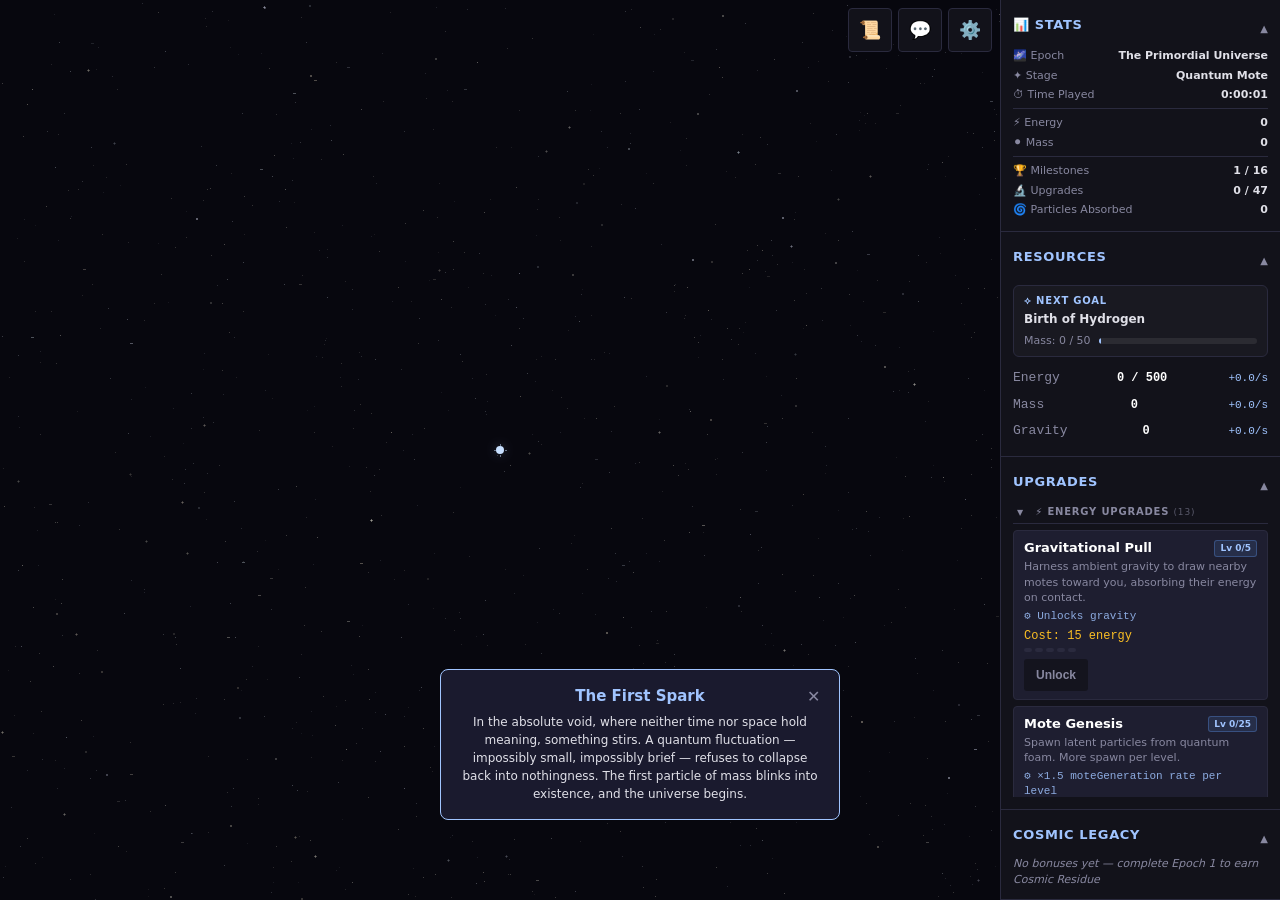
==== index.html @ d844e161 "Deploy: d436d676662cd9cfa7aafd7f9794e9dbad751c58" ====
<!DOCTYPE html>
<html lang="en">
<head>
  <meta charset="UTF-8">
  <meta name="viewport" content="width=device-width, initial-scale=1.0">
  <title>Aeons: The Grand Unfolding</title>
  <link rel="icon" href="data:image/svg+xml,<svg xmlns='http://www.w3.org/2000/svg' viewBox='0 0 16 16'><text y='14' font-size='14'>✦</text></svg>">
  <link rel="stylesheet" href="style.css?v=d436d67">
  <meta name="game-version" content="d436d67">
  <!-- Feedback panel: public repo injected at deploy time for issue URLs -->
  <meta name="feedback-repo" content="joagwa/AeonsIdlePublic">
  <meta name="error-reporter-endpoint" content="https://aeons-error-reporter.joagwa.workers.dev">
</head>
<body>
  <div id="game-container">
    <div id="canvas-wrapper">
      <canvas id="main-canvas"></canvas>
      <canvas id="glow-canvas"></canvas>
    </div>

    <div id="ui-layer">
      <!-- Mobile drawer header (visible only on ≤768px) -->
      <div id="mobile-drawer-header">
        <span id="mobile-drawer-title">Resources</span>
        <div class="mobile-drawer-actions">
          <button id="mobile-settings-btn" class="mobile-icon-btn" aria-label="Settings">⚙️</button>
          <button id="mobile-drawer-close" class="mobile-icon-btn" aria-label="Collapse panel">▼</button>
        </div>
      </div>

      <!-- Stats Panel -->
      <div id="stats-panel" class="panel collapsible-panel">
        <div id="stats-panel-header" class="panel-header-collapsible">
          <h2 class="panel-title">📊 Stats</h2>
          <span class="collapse-icon">▲</span>
        </div>
        <div id="stats-body" class="panel-body-collapsible"></div>
      </div>

      <div id="resource-panel" class="panel collapsible-panel">
        <div id="resource-panel-header" class="panel-header-collapsible">
          <h2 class="panel-title">Resources</h2>
          <span class="collapse-icon">▲</span>
        </div>
        <div id="resource-body" class="panel-body-collapsible">
          <div id="goal-display" class="goal-widget hidden">
            <div class="goal-header">⟡ Next Goal</div>
            <div class="goal-title"></div>
            <div class="goal-progress-row">
              <span class="goal-label"></span>
              <div class="goal-bar-track"><div class="goal-bar-fill"></div></div>
            </div>
          </div>
          <div id="resource-list"></div>
          <div id="conversion-slider-row" class="hidden">
            <div class="conversion-label-row">
              <span class="conversion-label">Conversion Rate</span>
              <span id="conversion-pct" class="conversion-pct">100% rate</span>
            </div>
            <input type="range" id="conversion-slider" min="0" max="100" value="100" class="conversion-slider">
          </div>
        </div>
      </div>

      <div id="upgrade-panel" class="panel collapsible-panel">
        <div id="upgrade-panel-header" class="panel-header-collapsible">
          <h2 class="panel-title">Upgrades</h2>
          <span class="collapse-icon">▲</span>
        </div>
        <div id="upgrade-body" class="panel-body-collapsible">
          <div id="upgrade-list"></div>
        </div>
      </div>

      <div id="chronicle-panel" class="panel hidden">
        <h2 class="panel-title">Chronicle</h2>
        <div id="chronicle-list"></div>
      </div>

      <div id="residual-bonus-panel" class="panel collapsible-panel">
        <div id="residual-bonus-panel-header" class="panel-header-collapsible">
          <h2 class="panel-title">Cosmic Legacy</h2>
          <span class="collapse-icon">▲</span>
        </div>
        <div id="residual-bonus-body" class="panel-body-collapsible">
          <div id="bonus-list"></div>
        </div>
      </div>
    </div>

    <!-- Mobile tab bar (visible only on ≤768px) -->
    <nav id="mobile-tab-bar" aria-label="Game sections">
      <button class="mobile-tab" data-panel="stats-panel" aria-label="Stats">
        <span class="mobile-tab-icon">📊</span>
        <span class="mobile-tab-label">Stats</span>
      </button>
      <button class="mobile-tab" data-panel="resource-panel" aria-label="Resources">
        <span class="mobile-tab-icon">⚡</span>
        <span class="mobile-tab-label">Resources</span>
      </button>
      <button class="mobile-tab" data-panel="upgrade-panel" aria-label="Upgrades">
        <span class="mobile-tab-icon">🔬</span>
        <span class="mobile-tab-label">Upgrades</span>
      </button>
      <button class="mobile-tab" data-panel="chronicle-panel" aria-label="Chronicle">
        <span class="mobile-tab-icon">📜</span>
        <span class="mobile-tab-label">Chronicle</span>
      </button>
      <button class="mobile-tab" data-panel="residual-bonus-panel" aria-label="Legacy">
        <span class="mobile-tab-icon">✨</span>
        <span class="mobile-tab-label">Legacy</span>
      </button>
    </nav>

    <div id="toolbar">
      <button id="chronicle-toggle" class="toolbar-btn" title="Chronicle">📜</button>
      <button id="feedback-open-btn" class="toolbar-btn" title="Feedback / Bug Report">💬</button>
      <button id="settings-toggle" class="toolbar-btn" title="Settings">⚙️</button>
    </div>

    <div id="settings-modal" class="modal hidden">
      <div class="modal-content">
        <h2>Settings</h2>
        <div id="settings-body"></div>
        <button id="settings-close" class="modal-close">✕</button>
      </div>
    </div>

    <!-- Feedback / Bug Report modal -->
    <div id="feedback-modal" class="modal hidden" aria-modal="true" aria-label="Feedback">
      <div class="modal-content feedback-modal-content">
        <button id="feedback-close" class="modal-close" aria-label="Close">✕</button>
        <h2>💬 Feedback &amp; Bug Reports</h2>
        <p class="feedback-intro">Help improve <em>Aeons</em>! Your game state is captured automatically.</p>

        <div class="feedback-form">
          <label class="feedback-label" for="feedback-type">Type</label>
          <select id="feedback-type" class="feedback-select">
            <option value="bug">🐛 Bug Report</option>
            <option value="feature">✨ Feature Request</option>
            <option value="feedback">💬 General Feedback</option>
          </select>

          <label class="feedback-label" for="feedback-title">Title <span class="feedback-required">*</span></label>
          <input id="feedback-title" class="feedback-input" type="text" maxlength="120"
                 placeholder="Short summary of your report…">

          <label class="feedback-label" for="feedback-body">Description <span class="feedback-required">*</span></label>
          <textarea id="feedback-body" class="feedback-textarea" rows="5"
                    placeholder="Describe what happened, what you expected, or what you'd like to see…"></textarea>

          <details class="feedback-context-details">
            <summary>📊 Attached game state <span id="feedback-context-preview" class="feedback-context-preview"></span></summary>
            <p class="feedback-context-note">Resource values, upgrade levels, and recent warnings are included automatically to help diagnose issues.</p>
          </details>

          <div id="feedback-status" class="feedback-status" hidden></div>

          <button id="feedback-submit" class="feedback-submit-btn">Submit</button>
          <p class="feedback-footer">Issues are posted to the public tracker where you can follow progress.</p>
        </div>
      </div>
    </div>

    <div id="milestone-notification-area"></div>
    <div id="offline-progress-modal" class="modal hidden"></div>
    <div id="epoch-transition-overlay" class="overlay hidden"></div>
    <div id="update-banner" class="banner hidden"></div>
    <div id="tab-conflict-banner" class="banner hidden"></div>
    <div id="save-error-banner" class="banner hidden"></div>
  </div>

  <script type="module" src="js/main.js?v=d436d67"></script>
</body>
</html>
---- style.css ----
/* === Aeons: The Grand Unfolding — Master Stylesheet === */

/* --- CSS Custom Properties (Epoch 1 Void Palette) --- */
:root {
  --bg: #0a0a0f;
  --bg-panel: #12121a;
  --bg-panel-alt: #1a1a2e;
  --accent: #a0c4ff;
  --accent2: #ffffff;
  --particle: #c8e0ff;
  --text: #e0e0e8;
  --text-dim: #8888a0;
  --text-bright: #ffffff;
  --success: #4ade80;
  --warning: #fbbf24;
  --danger: #f87171;
  --border: #2a2a3e;
  --btn-bg: #1e1e30;
  --btn-hover: #2a2a44;
  --btn-disabled: #14141e;
  --font-mono: 'Courier New', Courier, monospace;
  --font-main: system-ui, -apple-system, 'Segoe UI', sans-serif;
  --panel-width: 280px;
  --toolbar-height: 40px;
  --transition-speed: 0.3s;
}

/* --- Reset & Base --- */
*, *::before, *::after {
  box-sizing: border-box;
  margin: 0;
  padding: 0;
}

html, body {
  width: 100%;
  height: 100%;
  overflow: hidden;
  background: var(--bg);
  color: var(--text);
  font-family: var(--font-main);
  font-size: 14px;
  line-height: 1.4;
}

/* --- Game Container --- */
#game-container {
  display: flex;
  width: 100%;
  height: 100%;
  position: relative;
}

/* --- Canvas --- */
#canvas-wrapper {
  flex: 1;
  position: relative;
  min-width: 0;
  overflow: hidden;
}

#main-canvas, #glow-canvas {
  position: absolute;
  top: 0;
  left: 0;
  width: 100%;
  height: 100%;
  display: block;
  touch-action: none;
  image-rendering: pixelated;
  image-rendering: crisp-edges;
}

#glow-canvas {
  z-index: 1;
  pointer-events: none;
  filter: blur(4px);
  opacity: 0.3;
}

#main-canvas {
  z-index: 2;
}

/* --- UI Layer (panels) --- */
#ui-layer {
  display: flex;
  flex-direction: column;
  width: var(--panel-width);
  min-width: var(--panel-width);
  height: 100%;
  background: var(--bg-panel);
  border-left: 1px solid var(--border);
  z-index: 10;
  overflow: hidden;
}

/* --- Panel Base --- */
.panel {
  padding: 12px;
  border-bottom: 1px solid var(--border);
}

.panel-title {
  font-size: 13px;
  font-weight: 600;
  text-transform: uppercase;
  letter-spacing: 0.05em;
  color: var(--accent);
  margin-bottom: 8px;
}

/* --- Resource Panel --- */
#resource-panel {
  flex-shrink: 0;
}

/* --- Conversion Slider --- */
#conversion-slider-row {
  margin-top: 8px;
  padding-top: 8px;
  border-top: 1px solid var(--border);
}

.conversion-label-row {
  display: flex;
  justify-content: space-between;
  align-items: baseline;
  margin-bottom: 4px;
}

.conversion-label {
  font-size: 11px;
  color: var(--text-dim);
}

.conversion-pct {
  font-size: 11px;
  font-weight: 600;
  color: var(--warning);
  font-family: var(--font-mono);
}

.conversion-slider {
  width: 100%;
  height: 4px;
  -webkit-appearance: none;
  appearance: none;
  background: var(--border);
  border-radius: 2px;
  outline: none;
  cursor: pointer;
}

.conversion-slider::-webkit-slider-thumb {
  -webkit-appearance: none;
  width: 14px;
  height: 14px;
  border-radius: 50%;
  background: var(--warning);
  border: 2px solid var(--bg-panel);
  cursor: pointer;
}

.conversion-slider::-moz-range-thumb {
  width: 14px;
  height: 14px;
  border-radius: 50%;
  background: var(--warning);
  border: 2px solid var(--bg-panel);
  cursor: pointer;
}

.resource-row {
  display: flex;
  justify-content: space-between;
  align-items: baseline;
  padding: 4px 0;
  font-family: var(--font-mono);
  font-size: 13px;
}

.resource-label {
  color: var(--text-dim);
}

.resource-value {
  color: var(--text-bright);
  font-weight: 600;
  font-size: 12px;
}

.resource-value .cap-value {
  color: var(--text-dim);
  font-weight: 400;
}

.resource-rate {
  color: var(--accent);
  font-size: 11px;
  margin-left: 4px;
}

/* --- Upgrade Panel --- */
#upgrade-panel {
  flex: 1;
  overflow: hidden;
  display: flex;
  flex-direction: column;
}

#upgrade-body {
  flex: 1;
  overflow-y: auto;
  -webkit-overflow-scrolling: touch;
  max-height: 4000px;
}

#upgrade-body.collapsed {
  max-height: 0;
  opacity: 0;
}

/* Collapse flex-grow for panels that use flex:1 when their body is hidden */
.panel-collapsed {
  flex: 0 0 auto !important;
}

.upgrade-group-header {
  font-size: 10px;
  font-weight: 700;
  letter-spacing: 0.08em;
  text-transform: uppercase;
  color: var(--text-dim);
  padding: 8px 4px 4px;
  margin-top: 4px;
  border-bottom: 1px solid var(--border);
  margin-bottom: 6px;
  cursor: pointer;
  user-select: none;
}

.upgrade-group-header:hover {
  color: var(--text-bright);
}

.upgrade-group-header .group-toggle {
  font-size: 8px;
  margin-right: 4px;
  display: inline-block;
  width: 10px;
}

.upgrade-group-header .group-count {
  font-weight: 400;
  opacity: 0.6;
  font-size: 9px;
}

.upgrade-group-header:first-child {
  margin-top: 0;
  padding-top: 2px;
}

/* ── Stats Panel ──────────────────────────────────── */
.collapsible-panel .panel-header-collapsible {
  display: flex;
  align-items: center;
  justify-content: space-between;
  cursor: pointer;
  user-select: none;
  padding: 4px 0;
}

.collapsible-panel .panel-header-collapsible:hover .collapse-icon {
  color: var(--accent);
}

.collapse-icon {
  font-size: 10px;
  color: var(--text-dim);
  transition: transform var(--transition-speed);
}

.panel-body-collapsible {
  overflow: hidden;
  transition: max-height 0.3s ease, opacity 0.3s ease;
  max-height: 400px;
  opacity: 1;
}

.panel-body-collapsible.collapsed {
  max-height: 0;
  opacity: 0;
}

/* ── Goal Widget ─────────────────────────────────── */
.goal-widget {
  margin: 6px 0 8px;
  padding: 8px 10px;
  background: rgba(255, 255, 255, 0.03);
  border: 1px solid var(--border);
  border-radius: 6px;
}

.goal-header {
  font-size: 10px;
  font-weight: 700;
  letter-spacing: 0.08em;
  text-transform: uppercase;
  color: var(--accent, #7eb8f7);
  margin-bottom: 4px;
}

.goal-title {
  font-size: 12px;
  font-weight: 600;
  color: var(--text);
  margin-bottom: 6px;
  line-height: 1.3;
}

.goal-progress-row {
  display: flex;
  align-items: center;
  gap: 8px;
}

.goal-label {
  font-size: 11px;
  color: var(--text-dim);
  white-space: nowrap;
  flex-shrink: 0;
}

.goal-bar-track {
  flex: 1;
  height: 6px;
  background: rgba(255, 255, 255, 0.08);
  border-radius: 3px;
  overflow: hidden;
}

.goal-bar-fill {
  height: 100%;
  background: var(--accent, #7eb8f7);
  border-radius: 3px;
  transition: width 0.4s ease;
  min-width: 2px;
}

.stats-row {
  display: flex;
  justify-content: space-between;
  align-items: baseline;
  padding: 2px 0;
  font-size: 11px;
}

.stats-label {
  color: var(--text-dim);
  flex-shrink: 0;
  margin-right: 8px;
}

.stats-value {
  color: var(--text);
  font-weight: 600;
  text-align: right;
  font-size: 11px;
}

.stats-separator {
  height: 1px;
  background: var(--border);
  margin: 4px 0;
}

/* ── Multi-level upgrade styles ──────────────────── */
.upgrade-title-row {
  display: flex;
  align-items: center;
  justify-content: space-between;
  gap: 6px;
  margin-bottom: 2px;
}

.upgrade-title-row .upgrade-name {
  flex: 1;
}

.upgrade-level-badge {
  font-size: 9px;
  font-weight: 700;
  color: var(--accent);
  background: rgba(100, 160, 255, 0.12);
  border: 1px solid rgba(100, 160, 255, 0.3);
  border-radius: 3px;
  padding: 1px 5px;
  white-space: nowrap;
  flex-shrink: 0;
}

.upgrade-level-pips {
  display: flex;
  gap: 3px;
  margin: 3px 0 1px;
}

.pip {
  width: 8px;
  height: 4px;
  border-radius: 2px;
  background: var(--border);
  transition: background var(--transition-speed);
}

.pip.filled {
  background: var(--accent);
}

.upgrade-empty {
  color: var(--text-dim);
  font-size: 12px;
  text-align: center;
  padding: 16px 0;
}

.upgrade-card {
  background: var(--btn-bg);
  border: 1px solid var(--border);
  border-radius: 4px;
  padding: 8px 10px;
  margin-bottom: 6px;
  cursor: pointer;
  transition: border-color var(--transition-speed);
}

.upgrade-card:hover {
  border-color: var(--accent);
}

.upgrade-card.affordable {
  border-color: var(--accent);
}

.upgrade-card.purchased {
  border-color: var(--success);
  opacity: 0.7;
  cursor: default;
}

.upgrade-card.locked {
  opacity: 0.5;
  cursor: not-allowed;
}

.upgrade-lock {
  font-size: 10px;
  color: #888;
  margin-top: 3px;
  font-style: italic;
}

.upgrade-name {
  font-size: 13px;
  font-weight: 600;
  color: var(--text-bright);
  display: flex;
  justify-content: space-between;
  align-items: center;
}

.upgrade-desc {
  font-size: 11px;
  color: var(--text-dim);
  margin-top: 2px;
}

.upgrade-mechanic {
  font-size: 11px;
  color: var(--accent);
  margin-top: 3px;
  font-family: var(--font-mono);
  opacity: 0.85;
}

.upgrade-cost {
  font-family: var(--font-mono);
  font-size: 12px;
  margin-top: 4px;
  color: var(--warning);
}

.upgrade-cost.can-afford {
  color: var(--success);
}

.upgrade-bought {
  color: var(--success);
  font-weight: bold;
}

.upgrade-btn {
  display: inline-block;
  padding: 4px 12px;
  margin-top: 4px;
  background: var(--accent);
  color: var(--bg);
  border: none;
  border-radius: 3px;
  font-size: 12px;
  font-weight: 600;
  cursor: pointer;
  min-width: 44px;
  min-height: 32px;
  transition: background var(--transition-speed);
}

.upgrade-btn:hover {
  background: var(--text-bright);
}

.upgrade-btn:disabled {
  background: var(--btn-disabled);
  color: var(--text-dim);
  cursor: not-allowed;
}

/* --- Chronicle Panel --- */
#chronicle-panel {
  flex: 1;
  overflow-y: auto;
  -webkit-overflow-scrolling: touch;
}

.chronicle-entry {
  padding: 6px 0;
  border-bottom: 1px solid var(--border);
}

.chronicle-title {
  font-size: 13px;
  color: var(--accent);
  font-weight: 600;
}

.chronicle-time {
  font-size: 10px;
  color: var(--text-dim);
}

/* --- Residual Bonus Panel --- */
#residual-bonus-panel {
  flex-shrink: 0;
  font-size: 12px;
}

.bonus-empty {
  color: var(--text-dim);
  font-style: italic;
  font-size: 11px;
}

.bonus-item {
  padding: 4px 0;
  color: var(--success);
}

/* --- Toolbar --- */
#toolbar {
  position: fixed;
  top: 8px;
  right: calc(var(--panel-width) + 8px);
  display: flex;
  gap: 6px;
  z-index: 20;
}

.toolbar-btn {
  width: 44px;
  height: 44px;
  background: var(--bg-panel);
  border: 1px solid var(--border);
  border-radius: 4px;
  color: var(--text);
  font-size: 18px;
  cursor: pointer;
  display: flex;
  align-items: center;
  justify-content: center;
  transition: border-color var(--transition-speed);
}

.toolbar-btn:hover {
  border-color: var(--accent);
}

/* --- Modal --- */
.modal {
  position: fixed;
  top: 0;
  left: 0;
  width: 100%;
  height: 100%;
  background: rgba(0, 0, 0, 0.7);
  display: flex;
  align-items: center;
  justify-content: center;
  z-index: 100;
}

.modal-content {
  background: var(--bg-panel);
  border: 1px solid var(--border);
  border-radius: 8px;
  padding: 24px;
  max-width: 420px;
  width: 90%;
  max-height: 80vh;
  overflow-y: auto;
  position: relative;
}

.modal-close {
  position: absolute;
  top: 8px;
  right: 8px;
  background: none;
  border: none;
  color: var(--text-dim);
  font-size: 20px;
  cursor: pointer;
  width: 44px;
  height: 44px;
  display: flex;
  align-items: center;
  justify-content: center;
}

.modal-close:hover {
  color: var(--text-bright);
}

/* --- Overlay (Epoch Transition) --- */
.overlay {
  position: fixed;
  top: 0;
  left: 0;
  width: 100%;
  height: 100%;
  background: var(--bg);
  display: flex;
  flex-direction: column;
  align-items: center;
  justify-content: center;
  z-index: 200;
  text-align: center;
  padding: 24px;
  transition: background 3s ease;
}

.overlay h1 {
  font-size: 28px;
  color: var(--accent);
  margin-bottom: 16px;
}

.overlay p {
  font-size: 16px;
  color: var(--text);
  max-width: 500px;
  line-height: 1.7;
  margin-bottom: 12px;
}

.overlay button {
  margin-top: 24px;
  padding: 12px 32px;
  background: var(--accent);
  color: var(--bg);
  border: none;
  border-radius: 4px;
  font-size: 16px;
  font-weight: 600;
  cursor: pointer;
  min-width: 44px;
  min-height: 44px;
}

.overlay button:hover {
  background: var(--text-bright);
}

/* --- Milestone Notification --- */
#milestone-notification-area {
  position: fixed;
  bottom: 80px;
  left: 50%;
  transform: translateX(-50%);
  z-index: 50;
  display: flex;
  flex-direction: column;
  align-items: center;
  gap: 8px;
  pointer-events: none;
}

.milestone-popup {
  background: var(--bg-panel-alt);
  border: 1px solid var(--accent);
  border-radius: 8px;
  padding: 16px 20px;
  max-width: 400px;
  width: 90vw;
  text-align: center;
  animation: slideUp 0.4s ease-out;
  pointer-events: auto;
  position: relative;
}

.milestone-popup h3 {
  color: var(--accent);
  font-size: 15px;
  margin-bottom: 6px;
}

.milestone-popup p {
  color: var(--text);
  font-size: 12px;
  line-height: 1.5;
}

.milestone-popup .reward-line {
  color: var(--success);
  font-size: 11px;
  margin-top: 6px;
}

.milestone-dismiss {
  position: absolute;
  top: 4px;
  right: 4px;
  background: none;
  border: none;
  color: var(--text-dim);
  font-size: 16px;
  cursor: pointer;
  width: 44px;
  height: 44px;
  display: flex;
  align-items: center;
  justify-content: center;
}

@keyframes slideUp {
  from { opacity: 0; transform: translateY(20px); }
  to { opacity: 1; transform: translateY(0); }
}

/* --- Offline Progress Modal --- */
.offline-modal-content {
  text-align: center;
}

.offline-modal-content h2 {
  color: var(--accent);
  margin-bottom: 12px;
}

.offline-gains {
  font-family: var(--font-mono);
  font-size: 14px;
  color: var(--success);
  margin: 12px 0;
  line-height: 1.8;
}

/* --- Banner --- */
.banner {
  position: fixed;
  top: 0;
  left: 0;
  width: 100%;
  padding: 10px 16px;
  text-align: center;
  font-size: 13px;
  z-index: 300;
  display: flex;
  align-items: center;
  justify-content: center;
  gap: 12px;
}

.banner.warning {
  background: var(--warning);
  color: #000;
}

.banner.error {
  background: var(--danger);
  color: #000;
}

.banner.info {
  background: linear-gradient(135deg, #1565c0, #0d47a1);
  color: #fff;
}

.banner .refresh-btn {
  background: rgba(255, 255, 255, 0.2);
  border: 1px solid rgba(255, 255, 255, 0.6);
  color: #fff;
  padding: 4px 14px;
  border-radius: 3px;
  cursor: pointer;
  font-size: 12px;
  font-weight: bold;
  min-width: 44px;
  min-height: 32px;
  transition: background 0.2s;
}

.banner .refresh-btn:hover {
  background: rgba(255, 255, 255, 0.35);
}

.banner .dismiss-btn {
  background: none;
  border: 1px solid currentColor;
  color: inherit;
  padding: 2px 10px;
  border-radius: 3px;
  cursor: pointer;
  font-size: 12px;
  min-width: 44px;
  min-height: 32px;
}

/* --- Settings Panel Content --- */
.settings-group {
  margin-bottom: 16px;
}

.settings-group label {
  display: flex;
  align-items: center;
  gap: 8px;
  font-size: 13px;
  cursor: pointer;
  padding: 4px 0;
  min-height: 44px;
}

.settings-group select,
.settings-group input[type="checkbox"] {
  accent-color: var(--accent);
}

.settings-group select {
  background: var(--btn-bg);
  color: var(--text);
  border: 1px solid var(--border);
  border-radius: 4px;
  padding: 4px 8px;
  font-size: 13px;
}

.settings-btn {
  display: block;
  width: 100%;
  padding: 8px 16px;
  margin-bottom: 8px;
  background: var(--btn-bg);
  color: var(--text);
  border: 1px solid var(--border);
  border-radius: 4px;
  font-size: 13px;
  cursor: pointer;
  min-height: 44px;
  transition: border-color var(--transition-speed);
}

.settings-btn:hover {
  border-color: var(--accent);
}

.settings-btn-link {
  text-decoration: none;
  text-align: center;
  color: var(--accent);
}

.settings-btn-link:hover {
  background: var(--btn-hover);
  color: var(--accent2);
}

.settings-btn.danger {
  border-color: var(--danger);
  color: var(--danger);
}

.settings-btn.danger:hover {
  background: var(--danger);
  color: #000;
}

.settings-textarea {
  width: 100%;
  min-height: 60px;
  background: var(--bg);
  color: var(--text);
  border: 1px solid var(--border);
  border-radius: 4px;
  padding: 8px;
  font-family: var(--font-mono);
  font-size: 11px;
  resize: vertical;
  margin-top: 4px;
}

.settings-feedback {
  font-size: 11px;
  margin-top: 4px;
  min-height: 16px;
}

.settings-feedback.success { color: var(--success); }
.settings-feedback.error { color: var(--danger); }

/* --- Changelog --- */
.settings-changelog {
  max-height: 220px;
  overflow-y: auto;
  border: 1px solid var(--border);
  border-radius: 4px;
  padding: 8px;
  background: var(--bg);
  font-size: 12px;
}

.changelog-entry {
  margin-bottom: 12px;
}

.changelog-entry:last-child {
  margin-bottom: 0;
}

.changelog-header {
  font-weight: bold;
  color: var(--accent);
  margin-bottom: 4px;
  font-size: 12px;
}

.changelog-notes {
  margin: 0;
  padding-left: 18px;
  color: var(--text-muted, var(--text));
  opacity: 0.85;
}

.changelog-notes li {
  margin-bottom: 2px;
  line-height: 1.4;
}

/* --- AutoBuy slider --- */
.settings-checkbox-label {
  display: flex;
  align-items: center;
  gap: 8px;
  font-size: 13px;
  cursor: pointer;
  padding: 4px 0;
  min-height: 44px;
}

.settings-slider-row {
  display: flex;
  align-items: center;
  gap: 10px;
  padding: 4px 0;
}

.settings-slider {
  flex: 1;
  accent-color: var(--accent);
  cursor: pointer;
}

.settings-slider:disabled {
  opacity: 0.4;
  cursor: not-allowed;
}

.settings-slider-label {
  font-size: 12px;
  color: var(--text-dim);
  white-space: nowrap;
  min-width: 90px;
  text-align: right;
}

/* --- Hidden utility --- */
.hidden {
  display: none !important;
}

/* === Mobile Tab Navigation === */

/* Hidden on desktop; shown via media query */
#mobile-drawer-header {
  display: none;
}
#mobile-tab-bar {
  display: none;
}

/* --- Responsive: Mobile Tab UI (≤ 600px)
     600px cleanly separates:
       • Phones (up to ~480px) → mobile layout
       • Samsung Fold 6 outer screen (~323px) → mobile layout
       • Samsung Fold 6 inner screen (~673px) → desktop layout
       • Tablets, iPads, etc. → desktop layout                        --- */
@media (max-width: 600px) {
  /* Game layout */
  #game-container {
    flex-direction: column;
  }

  /* Canvas takes full height minus tab bar */
  #canvas-wrapper {
    flex: none;
    width: 100%;
    height: calc(100% - 56px);
  }

  /* Tab bar — fixed at bottom; z-index 200 + translateZ(0) to create its own
     compositing layer so it always paints above the sliding drawer */
  #mobile-tab-bar {
    display: flex;
    position: fixed;
    bottom: 0;
    left: 0;
    right: 0;
    height: 56px;
    background: var(--bg-panel);
    border-top: 1px solid var(--border);
    z-index: 200;
    align-items: stretch;
    transform: translateZ(0);
  }

  .mobile-tab {
    flex: 1;
    display: flex;
    flex-direction: column;
    align-items: center;
    justify-content: center;
    gap: 2px;
    background: none;
    border: none;
    color: var(--text-dim);
    cursor: pointer;
    padding: 4px 2px;
    transition: color var(--transition-speed), background-color var(--transition-speed);
    -webkit-tap-highlight-color: transparent;
    touch-action: manipulation;
  }

  .mobile-tab:active {
    background: rgba(255, 255, 255, 0.05);
  }

  .mobile-tab.active {
    color: var(--accent);
  }

  .mobile-tab-icon {
    font-size: 18px;
    line-height: 1;
  }

  .mobile-tab-label {
    font-size: 9px;
    font-weight: 600;
    text-transform: uppercase;
    letter-spacing: 0.03em;
    line-height: 1;
  }

  /* Drawer — slides up from bottom, 50vh tall */
  #ui-layer {
    position: fixed;
    bottom: 56px;
    left: 0;
    right: 0;
    width: 100%;
    min-width: 0;
    height: 50vh;
    border-left: none;
    border-top: 1px solid var(--border);
    /* Use calc(100% + 56px) so the closed drawer's top edge sits exactly at the
       viewport bottom — no overlap with the 56px tab bar regardless of screen height */
    transform: translateY(calc(100% + 56px));
    transition: transform 0.3s cubic-bezier(0.4, 0, 0.2, 1);
    z-index: 25;
    display: flex;
    flex-direction: column;
    overflow: hidden;
    pointer-events: none;
  }

  #ui-layer.drawer-open {
    transform: translateY(0);
    pointer-events: auto;
  }

  /* Drawer header */
  #mobile-drawer-header {
    display: flex;
    align-items: center;
    justify-content: space-between;
    padding: 8px 12px;
    border-bottom: 1px solid var(--border);
    flex-shrink: 0;
    background: var(--bg-panel-alt);
    min-height: 44px;
  }

  #mobile-drawer-title {
    font-size: 13px;
    font-weight: 700;
    color: var(--accent);
    text-transform: uppercase;
    letter-spacing: 0.05em;
  }

  .mobile-drawer-actions {
    display: flex;
    gap: 4px;
    align-items: center;
  }

  .mobile-icon-btn {
    background: none;
    border: none;
    color: var(--text-dim);
    font-size: 18px;
    cursor: pointer;
    width: 36px;
    height: 36px;
    display: flex;
    align-items: center;
    justify-content: center;
    border-radius: 4px;
    -webkit-tap-highlight-color: transparent;
    touch-action: manipulation;
  }

  .mobile-icon-btn:active {
    background: rgba(255, 255, 255, 0.08);
    color: var(--text);
  }

  /* Panels inside drawer: all hidden by default */
  #ui-layer .panel {
    display: none;
    flex-direction: column;
    flex: 1;
    overflow-y: auto;
    -webkit-overflow-scrolling: touch;
    border-bottom: none;
    max-height: none;
    padding: 10px;
  }

  /* Only the active panel is shown */
  #ui-layer .panel.mobile-panel-active {
    display: flex;
  }

  /* Upgrade panel: body must scroll independently */
  #upgrade-panel.mobile-panel-active {
    overflow: hidden;
  }

  #upgrade-panel.mobile-panel-active #upgrade-body {
    flex: 1;
    overflow-y: auto;
    max-height: none;
  }

  /* Hide panel collapse headers (replaced by drawer header) */
  .panel-header-collapsible {
    display: none !important;
  }

  /* Disable collapse on mobile — panels always show content */
  .panel-body-collapsible,
  .panel-body-collapsible.collapsed {
    max-height: none !important;
    opacity: 1 !important;
    transition: none !important;
  }

  /* Chronicle panel title is redundant (drawer header shows it) */
  #chronicle-panel > .panel-title {
    display: none;
  }

  /* Hide desktop toolbar (settings accessible via drawer header) */
  #toolbar {
    display: none;
  }

  /* Milestone notifications: above the tab bar */
  #milestone-notification-area {
    bottom: 72px;
    left: 8px;
    right: 8px;
    transform: none;
  }

  .milestone-popup {
    max-width: 100%;
    width: 100%;
  }
}

/* --- Responsive: Phone size adjustments (<481px) --- */
@media (max-width: 480px) {
  .panel {
    padding: 10px;
  }

  .panel-title {
    font-size: 12px;
  }

  .resource-row {
    font-size: 12px;
  }

  .resource-value {
    font-size: 11px;
  }

  .upgrade-card {
    padding: 10px;
  }

  .upgrade-name {
    font-size: 12px;
  }

  .upgrade-desc {
    font-size: 10px;
  }

  .upgrade-cost {
    font-size: 11px;
  }

  .upgrade-btn {
    width: 100%;
    padding: 8px 12px;
    font-size: 13px;
    min-height: 44px;
  }

  .modal-content {
    width: 95%;
    padding: 16px;
    max-height: 85vh;
  }

  .settings-btn {
    min-height: 48px;
    font-size: 14px;
  }

  body {
    overflow-x: hidden;
  }
}

/* --- Very small screens (<320px) --- */
@media (max-width: 320px) {
  #canvas-wrapper {
    height: 35vh;
    min-height: 160px;
  }

  .modal-content {
    width: 98%;
    padding: 12px;
  }

  .milestone-popup {
    padding: 10px 12px;
  }

  .panel {
    padding: 8px;
  }
}

/* --- Error Reporter Banner --- */
#error-reporter-banner {
  position: fixed;
  bottom: 64px;
  left: 50%;
  transform: translateX(-50%);
  z-index: 500;
  display: flex;
  flex-direction: column;
  gap: 6px;
  pointer-events: none;
  max-width: min(480px, 90vw);
}

.error-banner-item {
  display: flex;
  align-items: center;
  gap: 8px;
  background: rgba(18, 10, 10, 0.95);
  border: 1px solid var(--danger);
  border-radius: 6px;
  padding: 8px 12px;
  pointer-events: all;
  animation: banner-in 0.2s ease;
}

@keyframes banner-in {
  from { opacity: 0; transform: translateY(8px); }
  to   { opacity: 1; transform: translateY(0); }
}

.error-banner-msg {
  flex: 1;
  font-size: 0.82em;
  color: var(--danger);
  white-space: nowrap;
  overflow: hidden;
  text-overflow: ellipsis;
}

.error-banner-link {
  font-size: 0.82em;
  color: var(--accent);
  white-space: nowrap;
  text-decoration: none;
}

.error-banner-link:hover { text-decoration: underline; }

.error-banner-dismiss {
  background: none;
  border: none;
  color: var(--text-dim);
  cursor: pointer;
  font-size: 14px;
  padding: 0 2px;
  line-height: 1;
}

/* --- Feedback Panel --- */
.feedback-modal-content {
  max-width: 500px;
}

.feedback-intro {
  color: var(--text-dim);
  margin: 0 0 16px;
  font-size: 0.9em;
}

.feedback-form {
  display: flex;
  flex-direction: column;
  gap: 8px;
}

.feedback-label {
  font-size: 0.85em;
  color: var(--text-dim);
  margin-top: 4px;
}

.feedback-required {
  color: var(--danger);
}

.feedback-select,
.feedback-input,
.feedback-textarea {
  width: 100%;
  background: var(--bg);
  border: 1px solid var(--border);
  border-radius: 4px;
  color: var(--text);
  padding: 8px 10px;
  font-family: var(--font-main);
  font-size: 0.9em;
  transition: border-color var(--transition-speed);
}

.feedback-select:focus,
.feedback-input:focus,
.feedback-textarea:focus {
  outline: none;
  border-color: var(--accent);
}

.feedback-textarea {
  resize: vertical;
  min-height: 90px;
}

.feedback-context-details {
  margin: 4px 0;
  font-size: 0.82em;
  color: var(--text-dim);
  border: 1px dashed var(--border);
  border-radius: 4px;
  padding: 6px 10px;
}

.feedback-context-details summary {
  cursor: pointer;
  list-style: none;
  user-select: none;
}

.feedback-context-details summary::-webkit-details-marker { display: none; }

.feedback-context-preview {
  margin-left: 6px;
  font-size: 0.9em;
  color: var(--text-dim);
  opacity: 0.7;
}

.feedback-context-note {
  margin: 6px 0 0;
  color: var(--text-dim);
}

.feedback-status {
  padding: 8px 12px;
  border-radius: 4px;
  font-size: 0.88em;
}

.feedback-status--success {
  background: rgba(74, 222, 128, 0.12);
  border: 1px solid var(--success);
  color: var(--success);
}

.feedback-status--success a {
  color: var(--success);
}

.feedback-status--error {
  background: rgba(248, 113, 113, 0.12);
  border: 1px solid var(--danger);
  color: var(--danger);
}

.feedback-submit-btn {
  background: var(--accent);
  color: #0a0a0f;
  border: none;
  border-radius: 4px;
  padding: 10px 20px;
  font-weight: 600;
  font-size: 0.95em;
  cursor: pointer;
  transition: opacity var(--transition-speed);
  align-self: flex-end;
}

.feedback-submit-btn:hover:not(:disabled) {
  opacity: 0.85;
}

.feedback-submit-btn:disabled {
  opacity: 0.5;
  cursor: not-allowed;
}

.feedback-footer {
  font-size: 0.78em;
  color: var(--text-dim);
  margin: 0;
  text-align: right;
}

/* --- Large screens --- */
@media (min-width: 1440px) {
  :root {
    --panel-width: 320px;
  }
}

@media (min-width: 2560px) {
  :root {
    --panel-width: 360px;
  }

  html {
    font-size: 16px;
  }
}
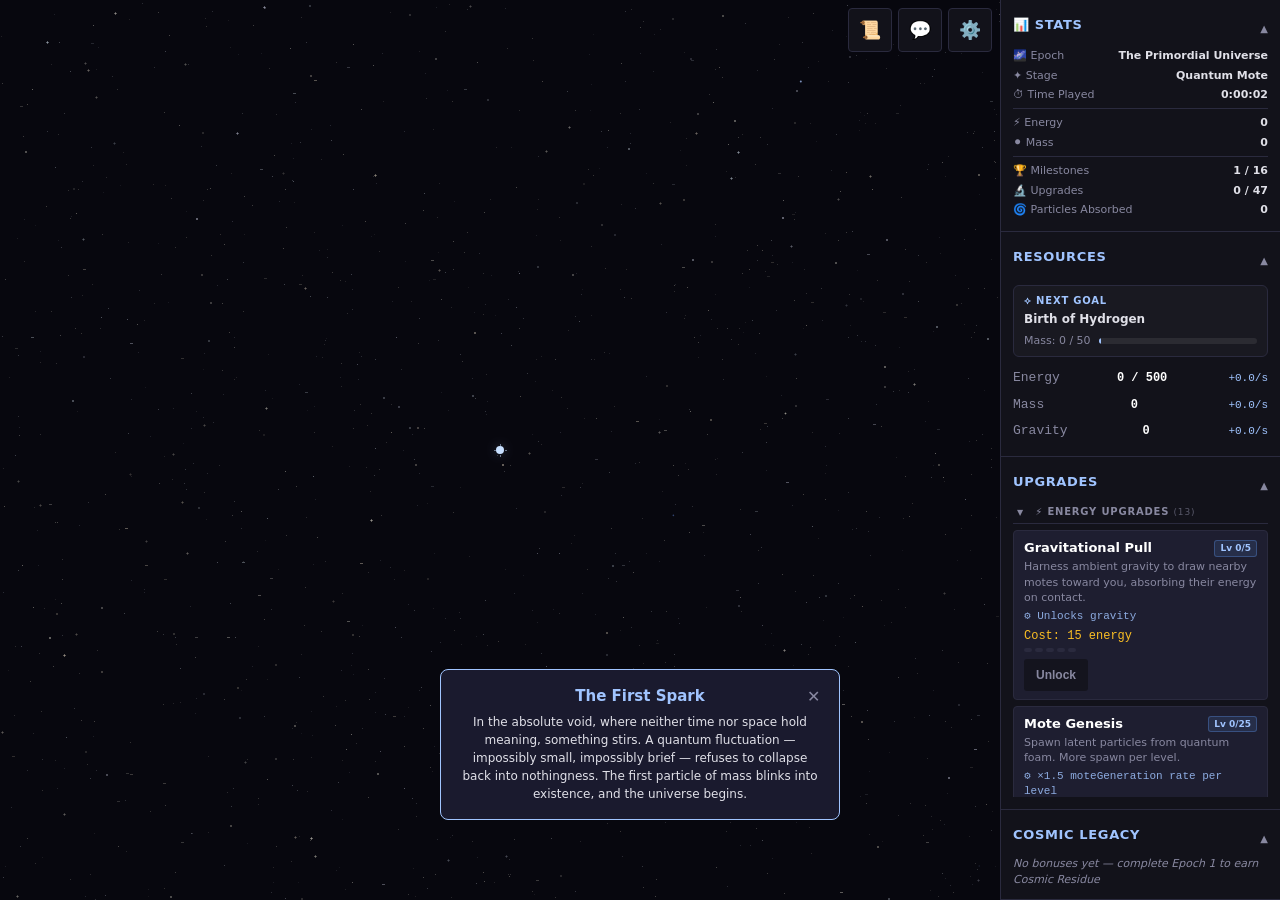
==== commit 5272cfc1: "Deploy: e93591d34ace47a9391e1259ce5ad9f6d95091cb" ====
--- a/index.html
+++ b/index.html
@@ -5,8 +5,8 @@
   <meta name="viewport" content="width=device-width, initial-scale=1.0">
   <title>Aeons: The Grand Unfolding</title>
   <link rel="icon" href="data:image/svg+xml,<svg xmlns='http://www.w3.org/2000/svg' viewBox='0 0 16 16'><text y='14' font-size='14'>✦</text></svg>">
-  <link rel="stylesheet" href="style.css?v=d436d67">
-  <meta name="game-version" content="d436d67">
+  <link rel="stylesheet" href="style.css?v=e93591d">
+  <meta name="game-version" content="e93591d">
   <!-- Feedback panel: public repo injected at deploy time for issue URLs -->
   <meta name="feedback-repo" content="joagwa/AeonsIdlePublic">
   <meta name="error-reporter-endpoint" content="https://aeons-error-reporter.joagwa.workers.dev">
@@ -170,6 +170,6 @@
     <div id="save-error-banner" class="banner hidden"></div>
   </div>
 
-  <script type="module" src="js/main.js?v=d436d67"></script>
+  <script type="module" src="js/main.js?v=e93591d"></script>
 </body>
 </html>
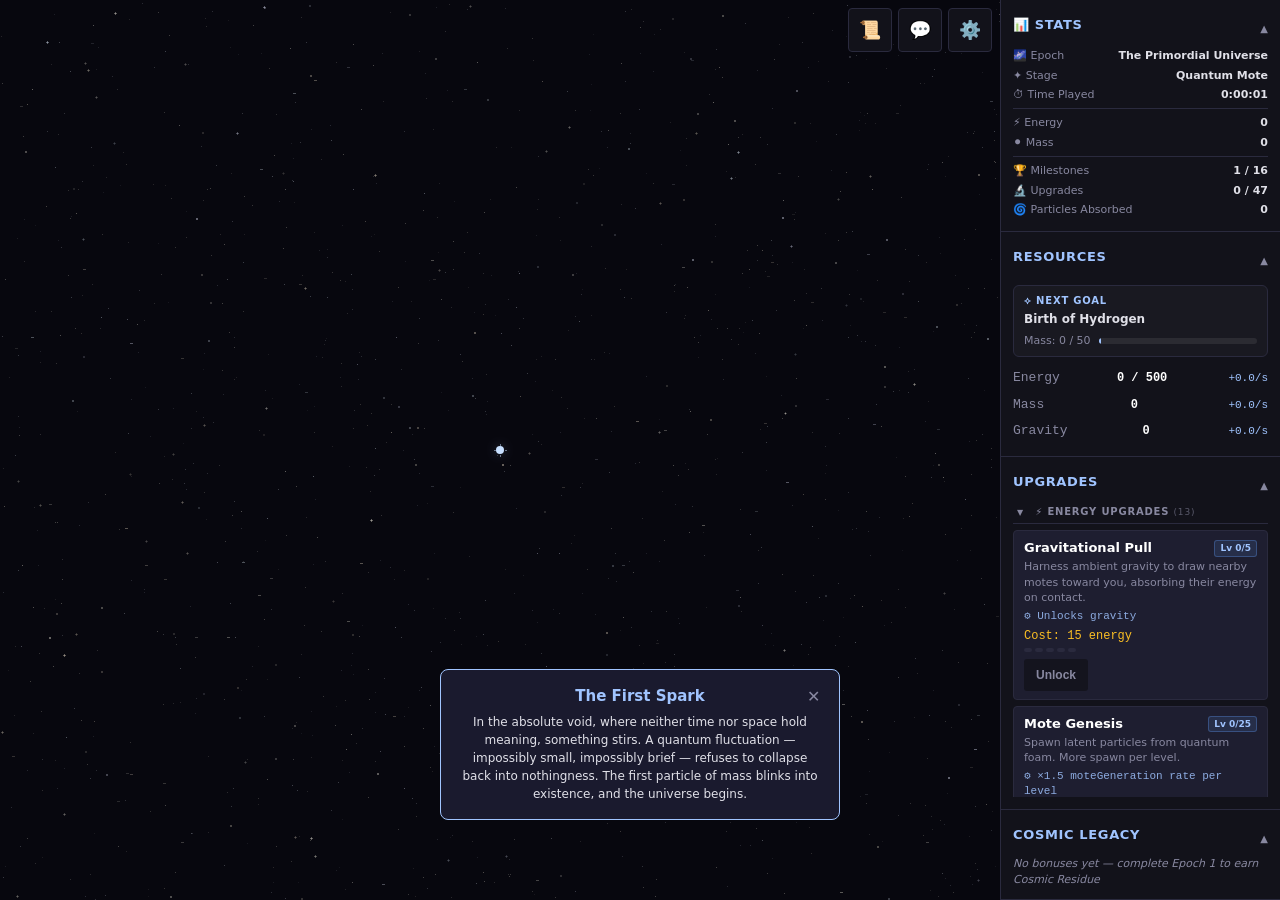
==== commit 9589f0a4: "Deploy: 90b0d0e38bc7b8d4357541a8862a93c7445c869e" ====
--- a/index.html
+++ b/index.html
@@ -5,8 +5,8 @@
   <meta name="viewport" content="width=device-width, initial-scale=1.0">
   <title>Aeons: The Grand Unfolding</title>
   <link rel="icon" href="data:image/svg+xml,<svg xmlns='http://www.w3.org/2000/svg' viewBox='0 0 16 16'><text y='14' font-size='14'>✦</text></svg>">
-  <link rel="stylesheet" href="style.css?v=e93591d">
-  <meta name="game-version" content="e93591d">
+  <link rel="stylesheet" href="style.css?v=90b0d0e">
+  <meta name="game-version" content="90b0d0e">
   <!-- Feedback panel: public repo injected at deploy time for issue URLs -->
   <meta name="feedback-repo" content="joagwa/AeonsIdlePublic">
   <meta name="error-reporter-endpoint" content="https://aeons-error-reporter.joagwa.workers.dev">
@@ -170,6 +170,6 @@
     <div id="save-error-banner" class="banner hidden"></div>
   </div>
 
-  <script type="module" src="js/main.js?v=e93591d"></script>
+  <script type="module" src="js/main.js?v=90b0d0e"></script>
 </body>
 </html>
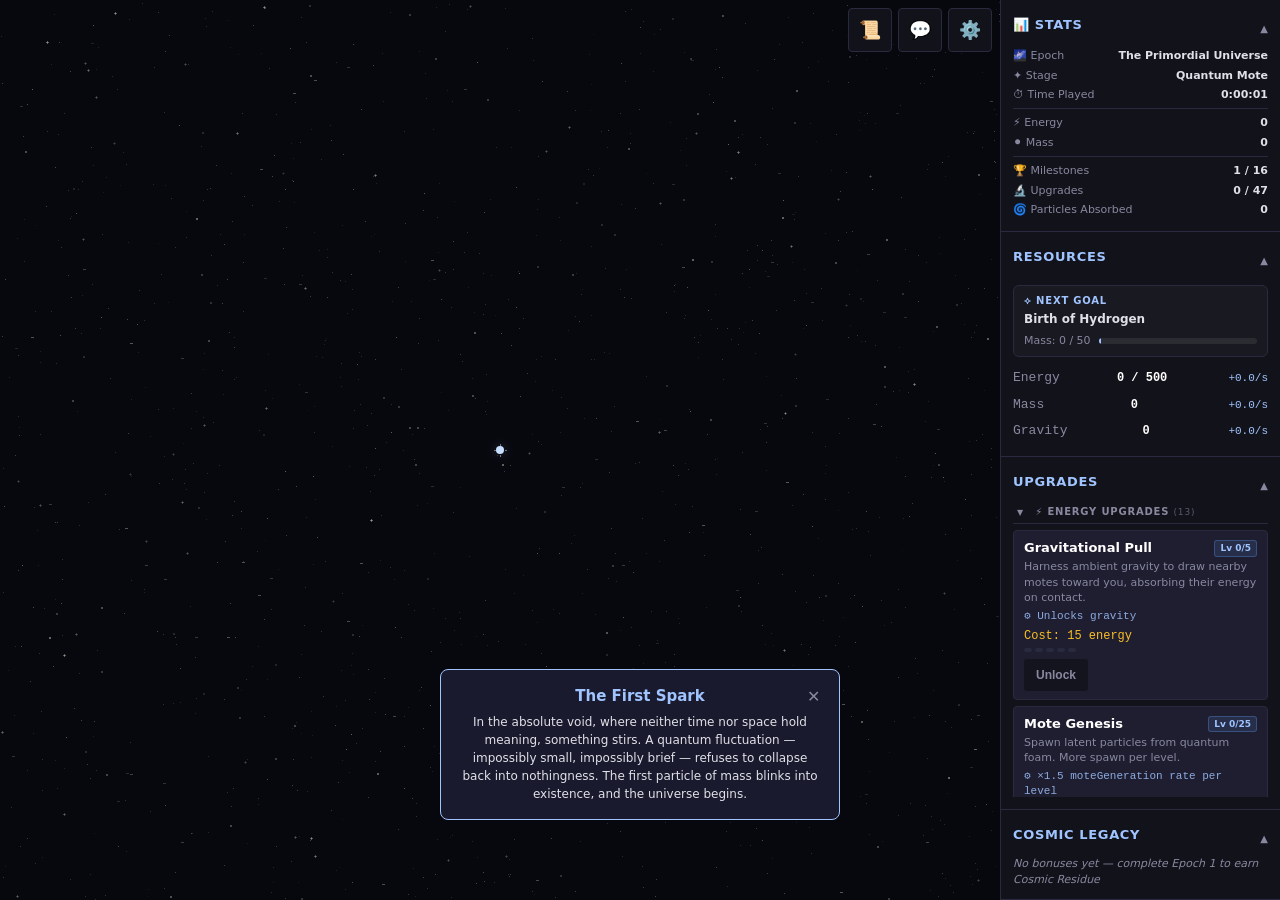
==== commit b0250976: "Deploy: 2aa356bdad2a03ff40cc081f11ad142ab1a3cbd0" ====
--- a/index.html
+++ b/index.html
@@ -5,8 +5,8 @@
   <meta name="viewport" content="width=device-width, initial-scale=1.0">
   <title>Aeons: The Grand Unfolding</title>
   <link rel="icon" href="data:image/svg+xml,<svg xmlns='http://www.w3.org/2000/svg' viewBox='0 0 16 16'><text y='14' font-size='14'>✦</text></svg>">
-  <link rel="stylesheet" href="style.css?v=90b0d0e">
-  <meta name="game-version" content="90b0d0e">
+  <link rel="stylesheet" href="style.css?v=2aa356b">
+  <meta name="game-version" content="2aa356b">
   <!-- Feedback panel: public repo injected at deploy time for issue URLs -->
   <meta name="feedback-repo" content="joagwa/AeonsIdlePublic">
   <meta name="error-reporter-endpoint" content="https://aeons-error-reporter.joagwa.workers.dev">
@@ -170,6 +170,6 @@
     <div id="save-error-banner" class="banner hidden"></div>
   </div>
 
-  <script type="module" src="js/main.js?v=90b0d0e"></script>
+  <script type="module" src="js/main.js?v=2aa356b"></script>
 </body>
 </html>
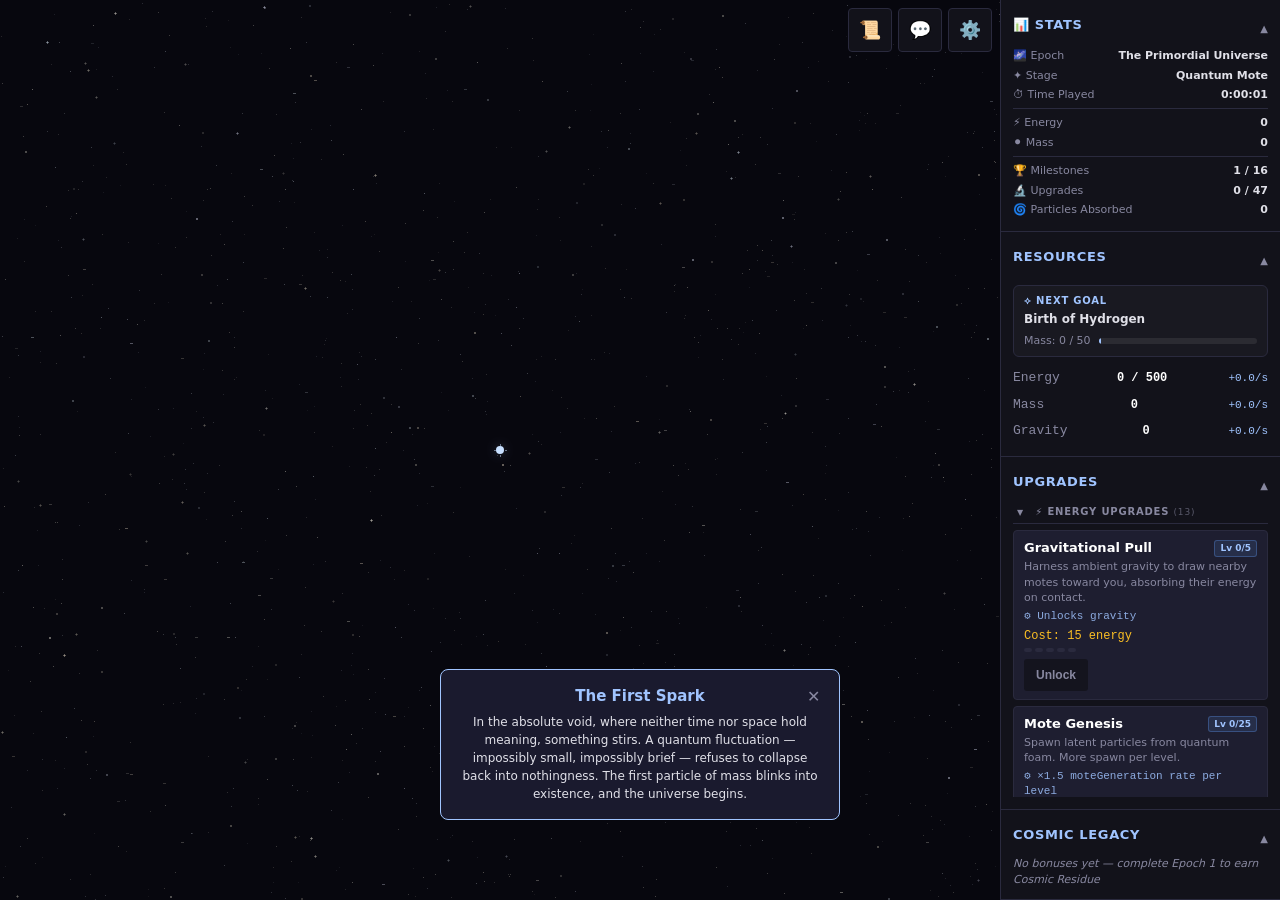
==== commit f4ba5c9d: "Deploy: 0a7a1e2932cfccf76b79d1946a5ab0f413f4d5d8" ====
--- a/index.html
+++ b/index.html
@@ -5,8 +5,8 @@
   <meta name="viewport" content="width=device-width, initial-scale=1.0">
   <title>Aeons: The Grand Unfolding</title>
   <link rel="icon" href="data:image/svg+xml,<svg xmlns='http://www.w3.org/2000/svg' viewBox='0 0 16 16'><text y='14' font-size='14'>✦</text></svg>">
-  <link rel="stylesheet" href="style.css?v=2aa356b">
-  <meta name="game-version" content="2aa356b">
+  <link rel="stylesheet" href="style.css?v=0a7a1e2">
+  <meta name="game-version" content="0a7a1e2">
   <!-- Feedback panel: public repo injected at deploy time for issue URLs -->
   <meta name="feedback-repo" content="joagwa/AeonsIdlePublic">
   <meta name="error-reporter-endpoint" content="https://aeons-error-reporter.joagwa.workers.dev">
@@ -170,6 +170,6 @@
     <div id="save-error-banner" class="banner hidden"></div>
   </div>
 
-  <script type="module" src="js/main.js?v=2aa356b"></script>
+  <script type="module" src="js/main.js?v=0a7a1e2"></script>
 </body>
 </html>
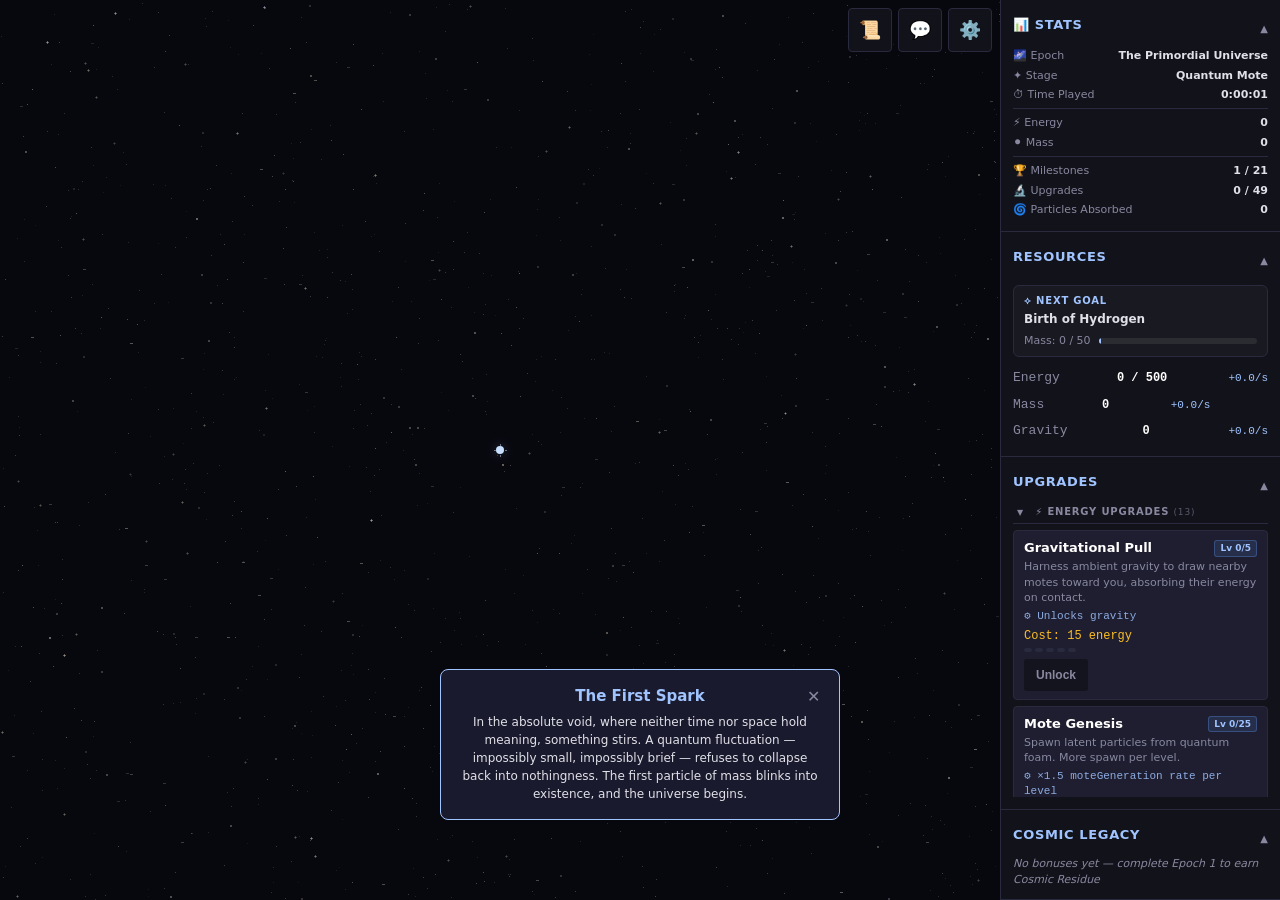
==== commit 59f25e9d: "Deploy: 68bc4b87db05869611ec786483cd2fae489ddf0b" ====
--- a/index.html
+++ b/index.html
@@ -5,8 +5,8 @@
   <meta name="viewport" content="width=device-width, initial-scale=1.0">
   <title>Aeons: The Grand Unfolding</title>
   <link rel="icon" href="data:image/svg+xml,<svg xmlns='http://www.w3.org/2000/svg' viewBox='0 0 16 16'><text y='14' font-size='14'>✦</text></svg>">
-  <link rel="stylesheet" href="style.css?v=0a7a1e2">
-  <meta name="game-version" content="0a7a1e2">
+  <link rel="stylesheet" href="style.css?v=68bc4b8">
+  <meta name="game-version" content="68bc4b8">
   <!-- Feedback panel: public repo injected at deploy time for issue URLs -->
   <meta name="feedback-repo" content="joagwa/AeonsIdlePublic">
   <meta name="error-reporter-endpoint" content="https://aeons-error-reporter.joagwa.workers.dev">
@@ -164,12 +164,13 @@
 
     <div id="milestone-notification-area"></div>
     <div id="offline-progress-modal" class="modal hidden"></div>
+    <div id="reset-notice-modal" class="modal hidden"></div>
     <div id="epoch-transition-overlay" class="overlay hidden"></div>
     <div id="update-banner" class="banner hidden"></div>
     <div id="tab-conflict-banner" class="banner hidden"></div>
     <div id="save-error-banner" class="banner hidden"></div>
   </div>
 
-  <script type="module" src="js/main.js?v=0a7a1e2"></script>
+  <script type="module" src="js/main.js?v=68bc4b8"></script>
 </body>
 </html>
--- a/style.css
+++ b/style.css
@@ -201,6 +201,13 @@
   margin-left: 4px;
 }
 
+.resource-phys-mass {
+  display: block;
+  font-size: 11px;
+  color: var(--text-dim, #666);
+  margin-top: 2px;
+}
+
 /* --- Upgrade Panel --- */
 #upgrade-panel {
   flex: 1;
@@ -774,6 +781,24 @@
   color: var(--success);
   margin: 12px 0;
   line-height: 1.8;
+}
+
+.offline-dismiss {
+  display: inline-block;
+  margin-top: 16px;
+  padding: 10px 28px;
+  background: var(--accent);
+  color: #000;
+  border: none;
+  border-radius: 6px;
+  font-size: 14px;
+  font-weight: 600;
+  cursor: pointer;
+  transition: opacity 0.15s;
+}
+
+.offline-dismiss:hover {
+  opacity: 0.85;
 }
 
 /* --- Banner --- */
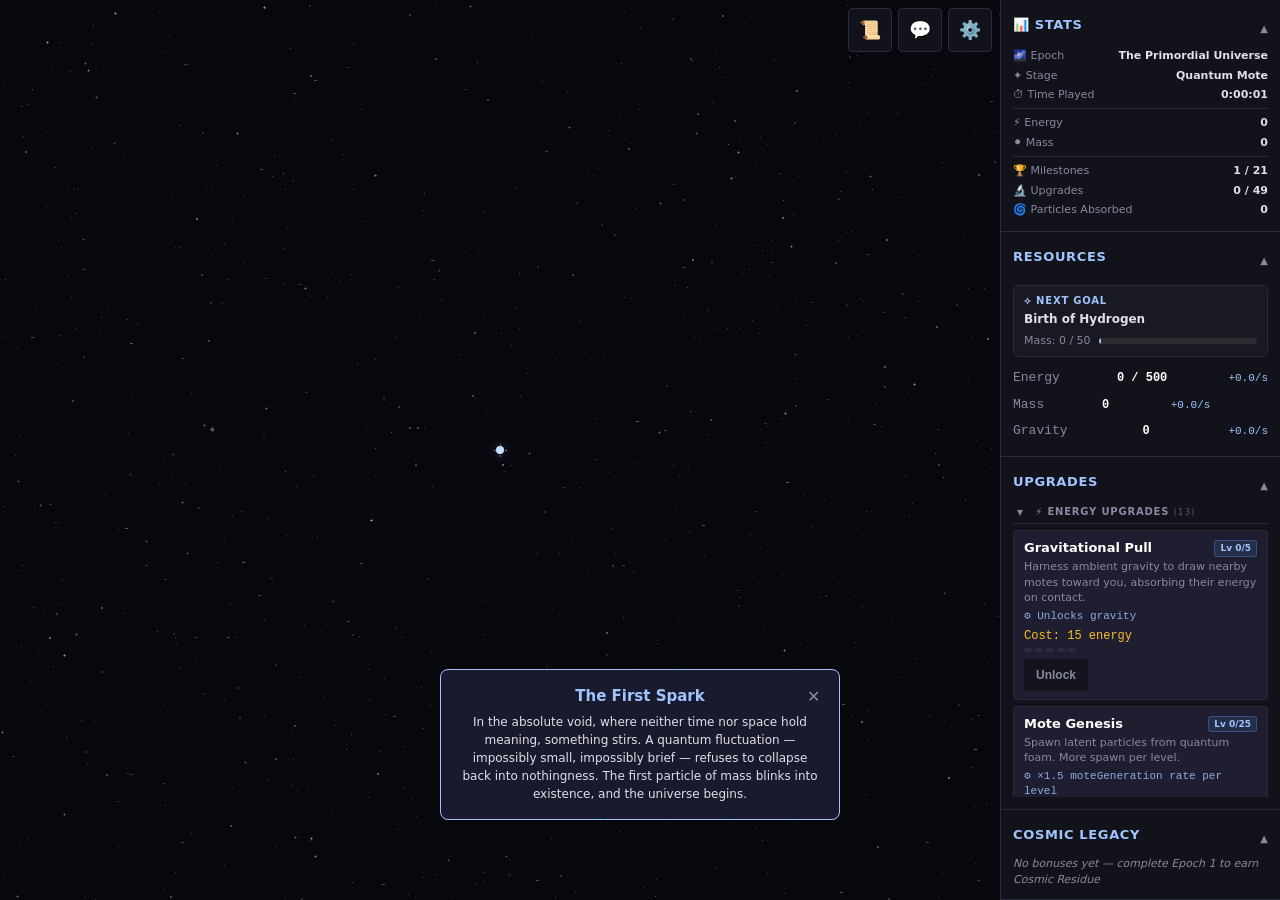
==== commit 14a44ac6: "Deploy: 45c16a8cbcea013698e6fc0d03b8fb14f3c31d2d" ====
--- a/index.html
+++ b/index.html
@@ -5,8 +5,8 @@
   <meta name="viewport" content="width=device-width, initial-scale=1.0">
   <title>Aeons: The Grand Unfolding</title>
   <link rel="icon" href="data:image/svg+xml,<svg xmlns='http://www.w3.org/2000/svg' viewBox='0 0 16 16'><text y='14' font-size='14'>✦</text></svg>">
-  <link rel="stylesheet" href="style.css?v=68bc4b8">
-  <meta name="game-version" content="68bc4b8">
+  <link rel="stylesheet" href="style.css?v=45c16a8">
+  <meta name="game-version" content="45c16a8">
   <!-- Feedback panel: public repo injected at deploy time for issue URLs -->
   <meta name="feedback-repo" content="joagwa/AeonsIdlePublic">
   <meta name="error-reporter-endpoint" content="https://aeons-error-reporter.joagwa.workers.dev">
@@ -171,6 +171,6 @@
     <div id="save-error-banner" class="banner hidden"></div>
   </div>
 
-  <script type="module" src="js/main.js?v=68bc4b8"></script>
+  <script type="module" src="js/main.js?v=45c16a8"></script>
 </body>
 </html>
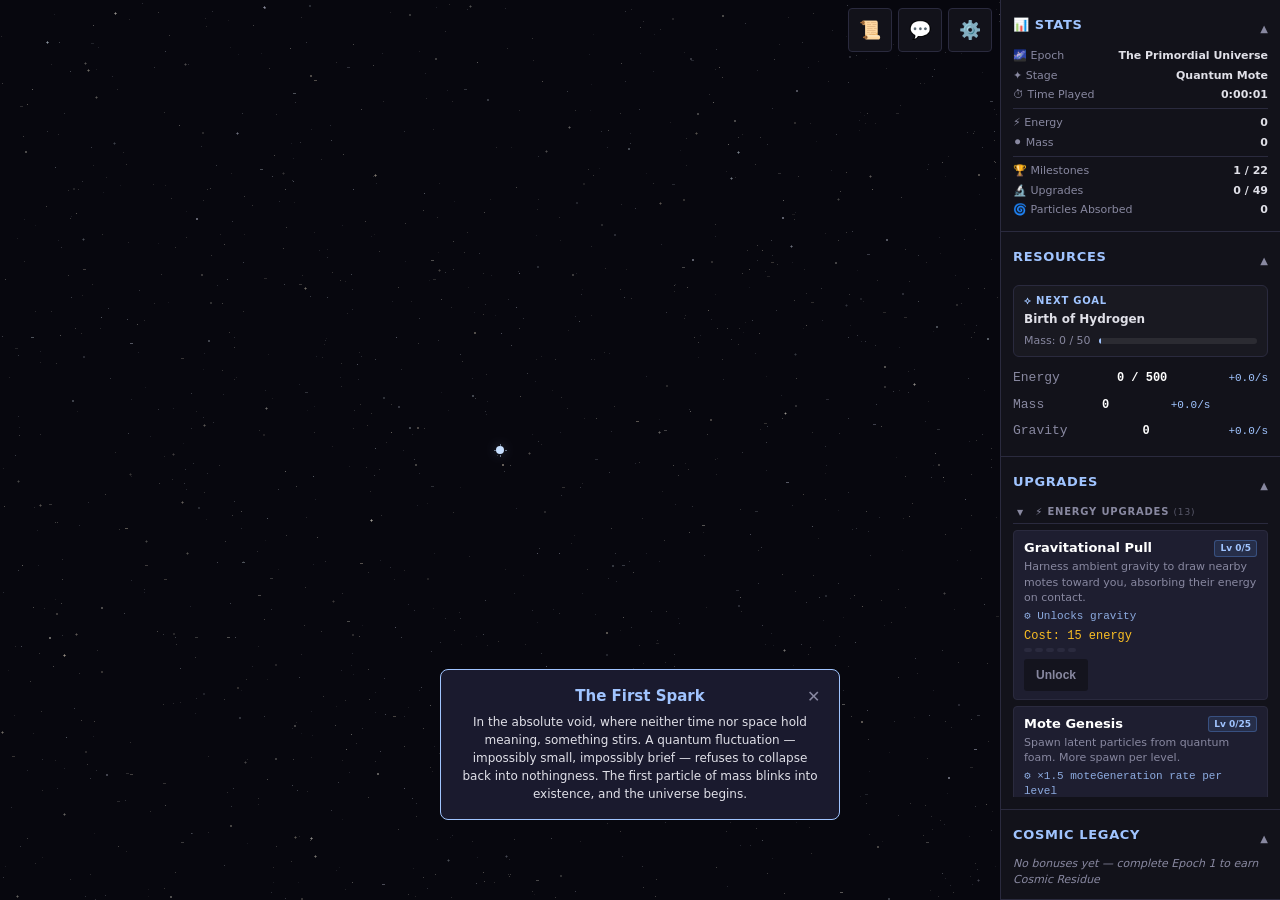
==== commit fca0bd38: "Deploy: 2e4f87888f14342fbbf0ee884eb00304472792a4" ====
--- a/index.html
+++ b/index.html
@@ -5,8 +5,8 @@
   <meta name="viewport" content="width=device-width, initial-scale=1.0">
   <title>Aeons: The Grand Unfolding</title>
   <link rel="icon" href="data:image/svg+xml,<svg xmlns='http://www.w3.org/2000/svg' viewBox='0 0 16 16'><text y='14' font-size='14'>✦</text></svg>">
-  <link rel="stylesheet" href="style.css?v=45c16a8">
-  <meta name="game-version" content="45c16a8">
+  <link rel="stylesheet" href="style.css?v=2e4f878">
+  <meta name="game-version" content="2e4f878">
   <!-- Feedback panel: public repo injected at deploy time for issue URLs -->
   <meta name="feedback-repo" content="joagwa/AeonsIdlePublic">
   <meta name="error-reporter-endpoint" content="https://aeons-error-reporter.joagwa.workers.dev">
@@ -23,6 +23,7 @@
       <div id="mobile-drawer-header">
         <span id="mobile-drawer-title">Resources</span>
         <div class="mobile-drawer-actions">
+          <button id="mobile-feedback-btn" class="mobile-icon-btn" aria-label="Feedback / Bug Report">💬</button>
           <button id="mobile-settings-btn" class="mobile-icon-btn" aria-label="Settings">⚙️</button>
           <button id="mobile-drawer-close" class="mobile-icon-btn" aria-label="Collapse panel">▼</button>
         </div>
@@ -171,6 +172,6 @@
     <div id="save-error-banner" class="banner hidden"></div>
   </div>
 
-  <script type="module" src="js/main.js?v=45c16a8"></script>
+  <script type="module" src="js/main.js?v=2e4f878"></script>
 </body>
 </html>
